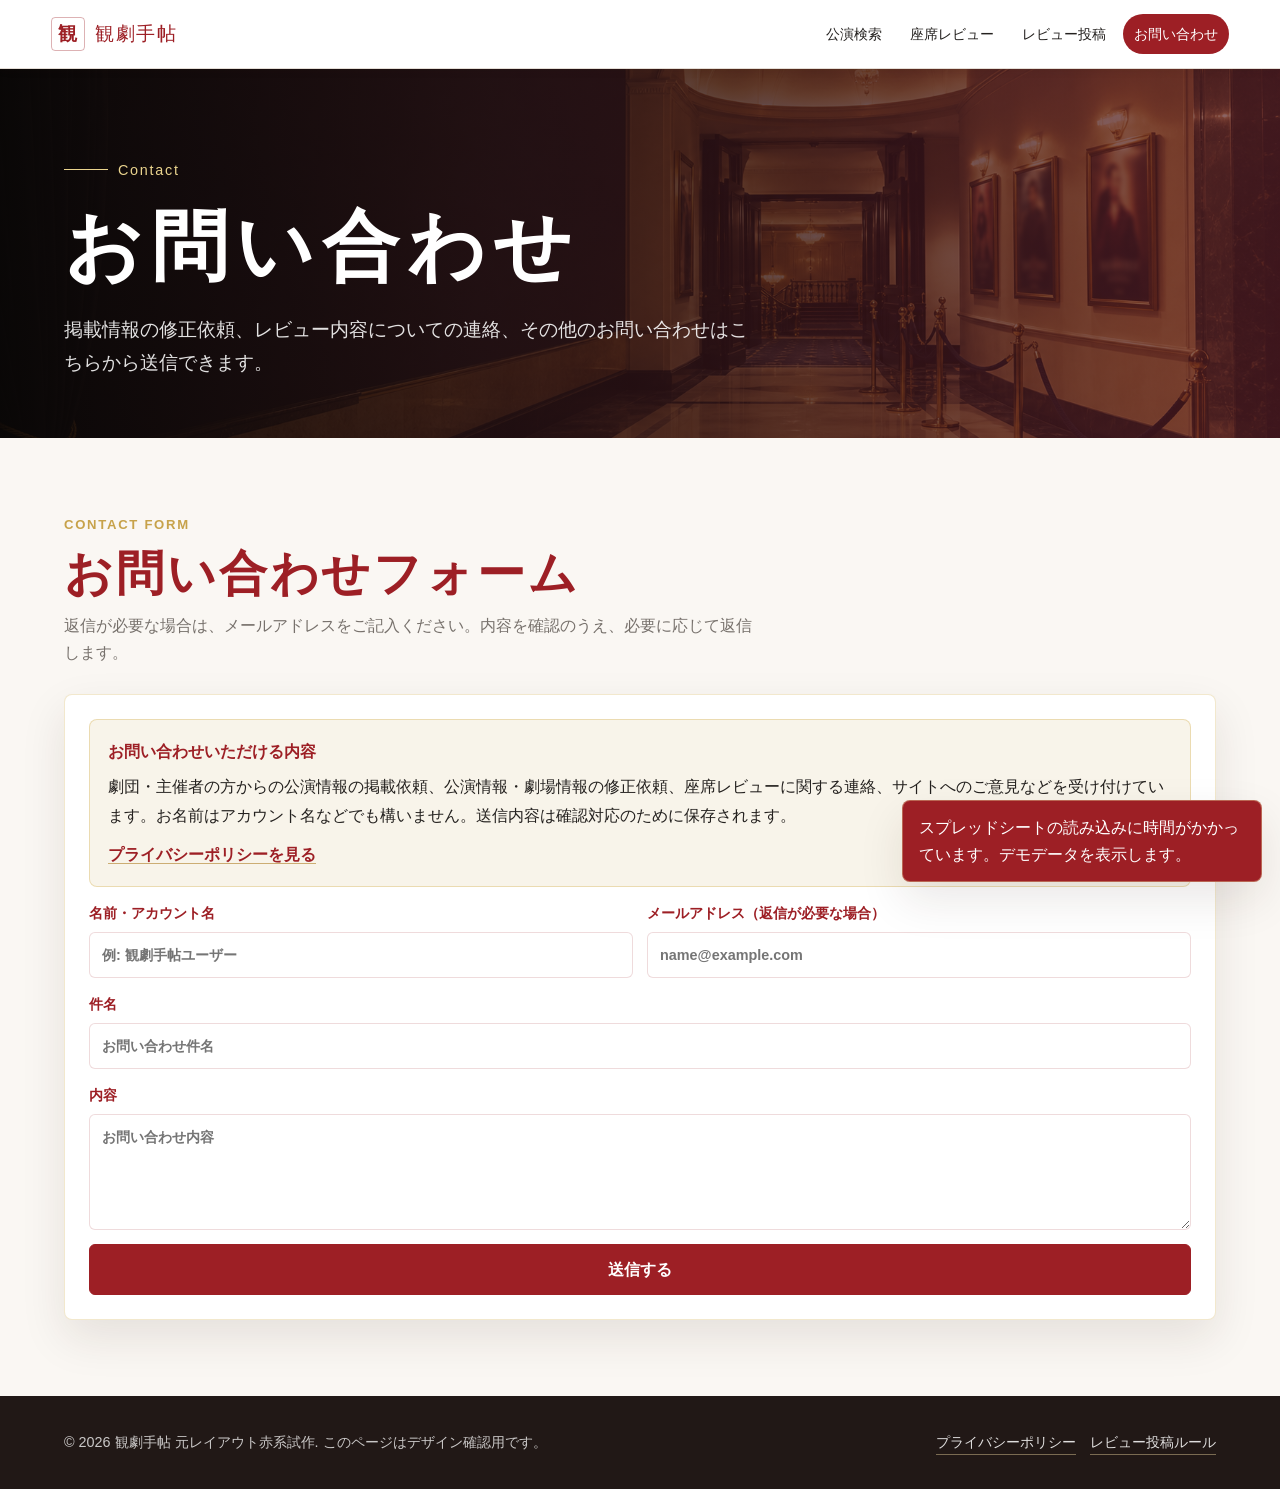
==== contact.html @ ee199456 "初回保存：観劇手帖サイト一式" ====
<!doctype html>
<html lang="ja">
<head>
  <meta charset="utf-8">
  <meta name="viewport" content="width=device-width, initial-scale=1">
  <title>観劇手帖 元レイアウト赤系 | お問い合わせ</title>
  <link rel="stylesheet" href="assets/app.css">
</head>
<body>
  <header class="site-header">
    <a class="brand" href="index.html" aria-label="観劇手帖 ホーム">
      <span class="brand-mark">観</span>
      <span>観劇手帖</span>
    </a>
    <nav class="nav" aria-label="主要メニュー">
      <a href="index.html">公演検索</a>
      <a href="reviews.html">座席レビュー</a>
      <a href="post.html">レビュー投稿</a>
      <a class="active" href="contact.html">お問い合わせ</a>
    </nav>
  </header>

  <section class="page-hero">
    <div class="container">
      <span class="eyebrow">Contact</span>
      <h1>お問い合わせ</h1>
      <p class="hero-copy">掲載情報の修正依頼、レビュー内容についての連絡、その他のお問い合わせはこちらから送信できます。</p>
    </div>
  </section>

  <main>
    <section class="section" aria-labelledby="contactTitle">
      <div class="container">
        <div class="section-head">
          <div class="section-title">
            <span>Contact Form</span>
            <h2 id="contactTitle">お問い合わせフォーム</h2>
            <p>返信が必要な場合は、メールアドレスをご記入ください。内容を確認のうえ、必要に応じて返信します。</p>
          </div>
        </div>
        <form class="form-card stack" id="contactForm">
          <div class="form-notice">
            <strong>お問い合わせいただける内容</strong>
            <p>劇団・主催者の方からの公演情報の掲載依頼、公演情報・劇場情報の修正依頼、座席レビューに関する連絡、サイトへのご意見などを受け付けています。お名前はアカウント名などでも構いません。送信内容は確認対応のために保存されます。</p>
            <a class="theater-link" href="privacy.html">プライバシーポリシーを見る</a>
          </div>
          <div class="two-col">
            <label>
              名前・アカウント名
              <input id="contactName" required placeholder="例: 観劇手帖ユーザー">
            </label>
            <label>
              メールアドレス（返信が必要な場合）
              <input id="contactEmail" type="email" placeholder="name@example.com">
            </label>
          </div>
          <label>
            件名
            <input id="contactSubject" required placeholder="お問い合わせ件名">
          </label>
          <label>
            内容
            <textarea id="contactMessage" required placeholder="お問い合わせ内容"></textarea>
          </label>
          <button class="btn" type="submit">送信する</button>
        </form>
      </div>
    </section>
  </main>

  <footer class="site-footer">
    <div class="container footer-content">
      <span>© 2026 観劇手帖 元レイアウト赤系試作. このページはデザイン確認用です。</span>
      <span class="footer-links"><a href="privacy.html">プライバシーポリシー</a><a href="rules.html">レビュー投稿ルール</a></span>
    </div>
  </footer>

  <div class="toast" id="toast" role="status" aria-live="polite"></div>
  <script src="assets/app.js"></script>
</body>
</html>
---- assets/app.css ----
:root {
      --navy: #9d1f25;
      --navy-soft: #7e171b;
      --gold: #c7a24a;
      --gold-light: #ead48e;
      --ivory: #faf7f3;
      --paper: #ffffff;
      --ink: #24211f;
      --muted: #77716c;
      --line: rgba(157, 31, 37, 0.16);
      --shadow: 0 18px 45px rgba(52, 32, 24, 0.1);
    }

    * {
      box-sizing: border-box;
    }

    html {
      scroll-behavior: smooth;
    }

    body {
      margin: 0;
      color: var(--ink);
      background: var(--ivory);
      font-family: "Yu Mincho", "Hiragino Mincho ProN", "Noto Serif JP", Georgia, serif;
      line-height: 1.7;
    }

    a {
      color: inherit;
    }

    button,
    input,
    select,
    textarea {
      font: inherit;
    }

    .site-header {
      position: sticky;
      top: 0;
      z-index: 20;
      display: flex;
      align-items: center;
      justify-content: space-between;
      gap: 18px;
      padding: 14px clamp(18px, 4vw, 56px);
      color: var(--ink);
      background: rgba(255, 255, 255, 0.96);
      border-bottom: 1px solid #e4ddd6;
      box-shadow: 0 2px 8px rgba(52, 32, 24, 0.07);
      backdrop-filter: blur(12px);
    }

    .brand {
      display: inline-flex;
      align-items: center;
      gap: 10px;
      color: var(--navy);
      font-size: 1.2rem;
      letter-spacing: 0.08em;
      text-decoration: none;
      white-space: nowrap;
    }

    .brand-mark {
      display: grid;
      place-items: center;
      width: 34px;
      height: 34px;
      color: var(--navy);
      background: transparent;
      border: 1px solid rgba(157, 31, 37, 0.34);
      border-radius: 4px;
      font-weight: 700;
    }

    .nav {
      display: flex;
      align-items: center;
      gap: 6px;
      flex-wrap: wrap;
      justify-content: flex-end;
      font-family: "Hiragino Sans", "Yu Gothic", sans-serif;
      font-size: 0.9rem;
    }

    .nav a {
      padding: 8px 11px;
      color: var(--ink);
      text-decoration: none;
      border-radius: 999px;
    }

    .nav a:hover {
      color: var(--navy);
      background: rgba(157, 31, 37, 0.08);
    }

    .nav a.active {
      color: white;
      background: var(--navy);
    }

    .hero {
      position: relative;
      min-height: 660px;
      display: grid;
      align-items: center;
      padding: 80px clamp(18px, 5vw, 72px);
      color: white;
      overflow: hidden;
      background:
        linear-gradient(90deg, rgba(10, 7, 5, 0.86), rgba(42, 20, 16, 0.58) 48%, rgba(10, 7, 5, 0.2)),
        url("theater-lobby.png") center / cover;
    }

    .page-hero {
      padding: 82px clamp(18px, 5vw, 72px) 58px;
      color: white;
      background:
        linear-gradient(90deg, rgba(10, 7, 5, 0.9), rgba(90, 31, 36, 0.68)),
        url("theater-lobby.png") center / cover;
    }

    .page-hero .hero-copy {
      margin-bottom: 0;
    }

    .hero::after {
      content: "";
      position: absolute;
      inset: auto 0 0;
      height: 120px;
      background: linear-gradient(0deg, var(--ivory), transparent);
    }

    .hero-inner {
      position: relative;
      z-index: 1;
      width: min(1060px, 100%);
    }

    .eyebrow {
      display: inline-flex;
      align-items: center;
      gap: 10px;
      color: var(--gold-light);
      font-family: "Hiragino Sans", "Yu Gothic", sans-serif;
      font-size: 0.9rem;
      letter-spacing: 0.12em;
    }

    .eyebrow::before {
      content: "";
      width: 44px;
      height: 1px;
      background: var(--gold-light);
    }

    h1,
    h2,
    h3 {
      margin: 0;
      line-height: 1.25;
      font-weight: 600;
    }

    h1 {
      margin-top: 18px;
      font-size: clamp(2.6rem, 6vw, 5.4rem);
      letter-spacing: 0.1em;
    }

    .hero-copy {
      max-width: 690px;
      margin: 18px 0 30px;
      color: rgba(255, 255, 255, 0.88);
      font-size: clamp(1rem, 2vw, 1.2rem);
    }

    .search-panel {
      width: min(940px, 100%);
      padding: 22px;
      color: var(--ink);
      background: rgba(255, 250, 240, 0.95);
      border: 1px solid rgba(230, 209, 156, 0.66);
      border-radius: 8px;
      box-shadow: var(--shadow);
    }

    .form-grid {
      display: grid;
      grid-template-columns: 1fr 1fr auto;
      gap: 14px;
      align-items: end;
    }

    label {
      display: grid;
      gap: 6px;
      color: var(--navy);
      font-family: "Hiragino Sans", "Yu Gothic", sans-serif;
      font-size: 0.9rem;
      font-weight: 700;
    }

    input,
    select,
    textarea {
      width: 100%;
      min-height: 46px;
      padding: 10px 12px;
      color: var(--ink);
      background: white;
      border: 1px solid var(--line);
      border-radius: 6px;
      outline: none;
    }

    textarea {
      min-height: 116px;
      resize: vertical;
    }

    input:focus,
    select:focus,
    textarea:focus {
      border-color: var(--gold);
      box-shadow: 0 0 0 3px rgba(185, 145, 66, 0.18);
    }

    .btn {
      display: inline-flex;
      align-items: center;
      justify-content: center;
      gap: 8px;
      min-height: 46px;
      padding: 11px 18px;
      color: white;
      background: var(--navy);
      border: 1px solid var(--navy);
      border-radius: 6px;
      text-decoration: none;
      cursor: pointer;
      font-family: "Hiragino Sans", "Yu Gothic", sans-serif;
      font-weight: 700;
      white-space: nowrap;
    }

    .btn:hover {
      background: var(--navy-soft);
    }

    .btn.gold {
      color: white;
      background: var(--navy);
      border-color: var(--navy);
    }

    .btn.subtle {
      color: var(--navy);
      background: transparent;
      border-color: rgba(157, 31, 37, 0.26);
    }

    .navy .btn.subtle,
    .back-link {
      color: var(--navy);
      background: var(--paper);
      border-color: rgba(230, 209, 156, 0.78);
      box-shadow: 0 10px 24px rgba(0, 0, 0, 0.16);
    }

    .navy .btn.subtle:hover,
    .back-link:hover {
      color: white;
      background: var(--navy);
    }

    main {
      position: relative;
      z-index: 1;
    }

    .section {
      padding: 76px clamp(18px, 5vw, 72px);
    }

    .section.navy {
      color: var(--ink);
      background:
        linear-gradient(135deg, rgba(250, 247, 243, 0.98), rgba(245, 240, 234, 0.98)),
        repeating-linear-gradient(90deg, transparent 0 34px, rgba(157, 31, 37, 0.04) 34px 35px);
    }

    .container {
      width: min(1180px, 100%);
      margin: 0 auto;
    }

    .container.narrow {
      width: min(860px, 100%);
    }

    .section-head {
      display: flex;
      align-items: end;
      justify-content: space-between;
      gap: 20px;
      margin-bottom: 28px;
    }

    .section-title {
      display: grid;
      gap: 8px;
    }

    .section-title span {
      color: var(--gold);
      font-family: "Hiragino Sans", "Yu Gothic", sans-serif;
      font-size: 0.82rem;
      font-weight: 700;
      letter-spacing: 0.13em;
      text-transform: uppercase;
    }

    .section-title h2 {
      color: var(--navy);
      font-size: clamp(1.8rem, 4vw, 3rem);
      letter-spacing: 0.06em;
    }

    .navy .section-title h2,
    .navy .section-title p {
      color: var(--ink);
    }

    .section-title p {
      max-width: 690px;
      margin: 0;
      color: var(--muted);
    }

    .results-meta {
      margin-bottom: 18px;
      color: var(--muted);
      font-family: "Hiragino Sans", "Yu Gothic", sans-serif;
      font-size: 0.95rem;
    }

    .card-grid {
      display: grid;
      grid-template-columns: 1fr;
      gap: 18px;
    }

    .card,
    .review-item,
    .detail-panel {
      background: var(--paper);
      border: 1px solid rgba(157, 31, 37, 0.13);
      border-radius: 8px;
      box-shadow: 0 10px 28px rgba(52, 32, 24, 0.08);
    }

    .performance-card {
      display: grid;
      grid-template-columns: minmax(0, 1fr) auto;
      gap: 14px;
      align-items: center;
      padding: 18px 20px;
      min-height: 156px;
    }

    .performance-card .pill-row,
    .performance-card h3,
    .performance-card .card-data {
      grid-column: 1;
    }

    .performance-card .card-actions {
      grid-column: 2;
      grid-row: 1 / span 3;
      justify-content: flex-end;
      margin-top: 0;
    }

    .card-kicker {
      display: inline-flex;
      width: fit-content;
      padding: 4px 9px;
      color: var(--navy);
      background: rgba(185, 145, 66, 0.16);
      border: 1px solid rgba(185, 145, 66, 0.24);
      border-radius: 999px;
      font-family: "Hiragino Sans", "Yu Gothic", sans-serif;
      font-size: 0.78rem;
      font-weight: 700;
    }

    .performance-card h3 {
      color: var(--navy);
      font-size: 1.45rem;
    }

    .theater-link {
      color: var(--navy);
      font-weight: 700;
      text-decoration-color: rgba(185, 145, 66, 0.7);
      text-underline-offset: 3px;
    }

    .theater-link:hover {
      color: var(--gold);
    }

    .theater-name-disabled {
      color: #77716c;
      font-weight: 700;
    }

    .card-data {
      display: grid;
      gap: 6px;
      margin: 0;
      color: #77716c;
      font-family: "Hiragino Sans", "Yu Gothic", sans-serif;
      font-size: 0.93rem;
    }

    .performance-time {
      display: inline-flex;
      align-items: baseline;
      width: fit-content;
      gap: 8px;
      color: var(--navy);
      font-weight: 700;
    }

    .performance-time strong {
      font-size: 1.24rem;
      letter-spacing: 0.03em;
    }

    .card-actions {
      display: flex;
      gap: 10px;
      align-items: center;
      flex-wrap: wrap;
      margin-top: auto;
    }

    .ad-box {
      display: grid;
      place-items: center;
      min-height: 118px;
      padding: 18px;
      color: rgba(157, 31, 37, 0.56);
      background:
        linear-gradient(135deg, rgba(185, 145, 66, 0.12), rgba(255, 250, 240, 0.95)),
        var(--paper);
      border: 1px dashed rgba(185, 145, 66, 0.45);
      border-radius: 8px;
      font-family: "Hiragino Sans", "Yu Gothic", sans-serif;
      text-align: center;
    }

    .wide {
      grid-column: 1 / -1;
    }

    .layout {
      display: grid;
      grid-template-columns: minmax(0, 1fr) 270px;
      gap: 24px;
      align-items: start;
    }

    .theater-list {
      display: grid;
      grid-template-columns: repeat(3, minmax(0, 1fr));
      gap: 16px;
    }

    .theater-filter {
      display: grid;
      grid-template-columns: minmax(220px, 320px) auto;
      gap: 12px;
      align-items: end;
      margin-bottom: 22px;
      padding: 16px;
      background: rgba(255, 250, 240, 0.95);
      border: 1px solid rgba(230, 209, 156, 0.55);
      border-radius: 8px;
    }

    .area-heading {
      grid-column: 1 / -1;
      margin: 12px 0 0;
      color: var(--navy);
      font-family: "Hiragino Sans", "Yu Gothic", sans-serif;
      font-size: 1.05rem;
      letter-spacing: 0.04em;
    }

    .theater-card {
      display: grid;
      gap: 12px;
      padding: 20px;
      color: inherit;
      cursor: pointer;
      text-decoration: none;
    }

    .theater-card.active {
      border-color: rgba(185, 145, 66, 0.75);
      box-shadow: 0 0 0 3px rgba(185, 145, 66, 0.16), var(--shadow);
    }

    .theater-card h3 {
      color: var(--navy);
      font-size: 1.24rem;
    }

    .pill-row,
    .rating-row {
      display: flex;
      gap: 8px;
      flex-wrap: wrap;
    }

    .pill {
      padding: 4px 9px;
      color: var(--muted);
      background: white;
      border: 1px solid var(--line);
      border-radius: 999px;
      font-family: "Hiragino Sans", "Yu Gothic", sans-serif;
      font-size: 0.82rem;
    }

    .detail-panel {
      padding: 24px;
      margin-top: 22px;
      color: var(--ink);
    }

    .detail-grid {
      display: grid;
      grid-template-columns: minmax(0, 1fr);
      gap: 22px;
      align-items: start;
    }

    .info-list {
      display: grid;
      grid-template-columns: 110px 1fr;
      gap: 10px 16px;
      margin: 18px 0 0;
      font-family: "Hiragino Sans", "Yu Gothic", sans-serif;
    }

    .info-list dt {
      color: #77716c;
      font-weight: 700;
    }

    .info-list dd {
      margin: 0;
      color: var(--ink);
    }

    .stats {
      display: grid;
      grid-template-columns: repeat(4, minmax(0, 1fr));
      gap: 12px;
      margin: 20px 0;
    }

    .stat {
      padding: 14px;
      background: white;
      border: 1px solid var(--line);
      border-radius: 8px;
      font-family: "Hiragino Sans", "Yu Gothic", sans-serif;
    }

    .stat small {
      display: block;
      color: #77716c;
      font-weight: 700;
    }

    .stat strong {
      display: block;
      margin-top: 5px;
      color: var(--navy);
      font-size: 1.28rem;
    }

    .search-small {
      display: grid;
      grid-template-columns: repeat(4, minmax(0, 1fr));
      gap: 12px;
      align-items: end;
      margin: 18px 0 20px;
      padding: 16px;
      background: rgba(157, 31, 37, 0.05);
      border-radius: 8px;
    }

    .reviews {
      display: grid;
      gap: 14px;
    }

    .review-item {
      padding: 18px;
      color: var(--ink);
    }

    .review-head {
      display: flex;
      justify-content: space-between;
      gap: 14px;
      margin-bottom: 10px;
    }

    .seat-name {
      color: var(--navy);
      font-size: 1.1rem;
      font-weight: 700;
    }

    .stars {
      color: var(--gold);
      letter-spacing: 0.04em;
      white-space: nowrap;
    }

    .form-help {
      margin: 0;
      color: var(--muted);
      font-family: "Hiragino Sans", "Yu Gothic", sans-serif;
      font-size: 0.88rem;
    }

    .review-item p {
      color: var(--ink);
      margin: 10px 0;
    }

    .comment-label {
      display: inline-flex;
      margin-top: 14px;
      color: #77716c;
      font-family: "Hiragino Sans", "Yu Gothic", sans-serif;
      font-size: 0.86rem;
      font-weight: 700;
    }

    .review-meta {
      color: #77716c;
      font-family: "Hiragino Sans", "Yu Gothic", sans-serif;
      font-size: 0.88rem;
    }

    .form-card {
      padding: 24px;
      background: var(--paper);
      border: 1px solid rgba(230, 209, 156, 0.5);
      border-radius: 8px;
      box-shadow: var(--shadow);
    }

    .form-notice,
    .info-note,
    .content-card {
      padding: 18px;
      background: rgba(247, 241, 228, 0.78);
      border: 1px solid rgba(230, 209, 156, 0.72);
      border-radius: 8px;
      font-family: "Hiragino Sans", "Yu Gothic", sans-serif;
    }

    .info-note {
      margin-top: 22px;
      color: var(--ink);
    }

    .form-notice strong {
      display: block;
      margin-bottom: 8px;
      color: var(--navy);
    }

    .info-note strong {
      display: block;
      margin-bottom: 8px;
      color: var(--navy);
    }

    .form-notice p,
    .info-note p {
      margin: 0 0 10px;
      color: var(--ink);
      line-height: 1.8;
    }

    .info-note p {
      margin-bottom: 0;
    }

    .legal-text {
      display: grid;
      gap: 16px;
      color: var(--ink);
      line-height: 1.9;
    }

    .legal-text h2,
    .legal-text h3,
    .legal-text p,
    .legal-text ul {
      margin: 0;
    }

    .legal-text h2,
    .legal-text h3 {
      color: var(--navy);
      font-family: "Yu Mincho", "Hiragino Mincho ProN", serif;
    }

    .legal-text ul {
      padding-left: 1.2em;
    }

    .policy-date {
      color: var(--muted);
      font-size: 0.9rem;
    }

    .two-col {
      display: grid;
      grid-template-columns: 1fr 1fr;
      gap: 14px;
    }

    .three-col {
      display: grid;
      grid-template-columns: repeat(3, 1fr);
      gap: 14px;
    }

    .stack {
      display: grid;
      gap: 14px;
    }

    .sidebar {
      position: sticky;
      top: 88px;
      display: grid;
      gap: 16px;
    }

    .note {
      padding: 18px;
      color: rgba(255, 255, 255, 0.82);
      background: rgba(255, 255, 255, 0.08);
      border: 1px solid rgba(230, 209, 156, 0.24);
      border-radius: 8px;
      font-family: "Hiragino Sans", "Yu Gothic", sans-serif;
      font-size: 0.9rem;
    }

    .empty {
      padding: 22px;
      color: var(--muted);
      background: white;
      border: 1px solid var(--line);
      border-radius: 8px;
      font-family: "Hiragino Sans", "Yu Gothic", sans-serif;
    }

    .site-footer {
      padding: 34px clamp(18px, 5vw, 72px);
      color: rgba(255, 255, 255, 0.76);
      background: #211816;
      font-family: "Hiragino Sans", "Yu Gothic", sans-serif;
      font-size: 0.9rem;
    }

    .footer-content {
      display: flex;
      justify-content: space-between;
      gap: 16px;
      align-items: center;
      flex-wrap: wrap;
    }

    .footer-links {
      display: inline-flex;
      gap: 14px;
      flex-wrap: wrap;
    }

    .footer-links a {
      color: rgba(255, 255, 255, 0.86);
      text-decoration: none;
      border-bottom: 1px solid rgba(230, 209, 156, 0.45);
    }

    .footer-links a:hover {
      color: white;
    }

    .toast {
      position: fixed;
      right: 18px;
      bottom: 18px;
      z-index: 30;
      transform: translateY(18px);
      opacity: 0;
      max-width: min(360px, calc(100% - 36px));
      padding: 13px 16px;
      color: white;
      background: var(--navy);
      border: 1px solid rgba(230, 209, 156, 0.4);
      border-radius: 8px;
      box-shadow: var(--shadow);
      pointer-events: none;
      transition: 0.25s ease;
      font-family: "Hiragino Sans", "Yu Gothic", sans-serif;
    }

    .toast.show {
      transform: translateY(0);
      opacity: 1;
    }

    @media (max-width: 980px) {
      .form-grid,
      .layout,
      .detail-grid,
      .two-col {
        grid-template-columns: 1fr;
      }

      .card-grid,
      .theater-list,
      .stats,
      .search-small,
      .three-col {
        grid-template-columns: repeat(2, minmax(0, 1fr));
      }

      .card-grid {
        grid-template-columns: 1fr;
      }

      .sidebar {
        position: static;
      }
    }

    @media (max-width: 640px) {
      .site-header {
        align-items: flex-start;
        flex-direction: column;
      }

      .hero {
        min-height: auto;
        padding-top: 58px;
      }

      .search-panel {
        padding: 16px;
      }

      .card-grid,
      .theater-list,
      .stats,
      .search-small,
      .theater-filter,
      .three-col {
        grid-template-columns: 1fr;
      }

      .section-head,
      .review-head {
        align-items: flex-start;
        flex-direction: column;
      }

      .info-list {
        grid-template-columns: 1fr;
        gap: 4px;
      }

      .performance-card {
        grid-template-columns: 1fr;
        gap: 16px;
        padding: 20px;
        min-height: auto;
      }

      .performance-card .pill-row,
      .performance-card h3,
      .performance-card .card-data,
      .performance-card .card-actions {
        grid-column: auto;
        grid-row: auto;
      }

      .performance-card .card-actions {
        justify-content: flex-start;
      }

      .performance-card h3 {
        font-size: 1.55rem;
      }
    }
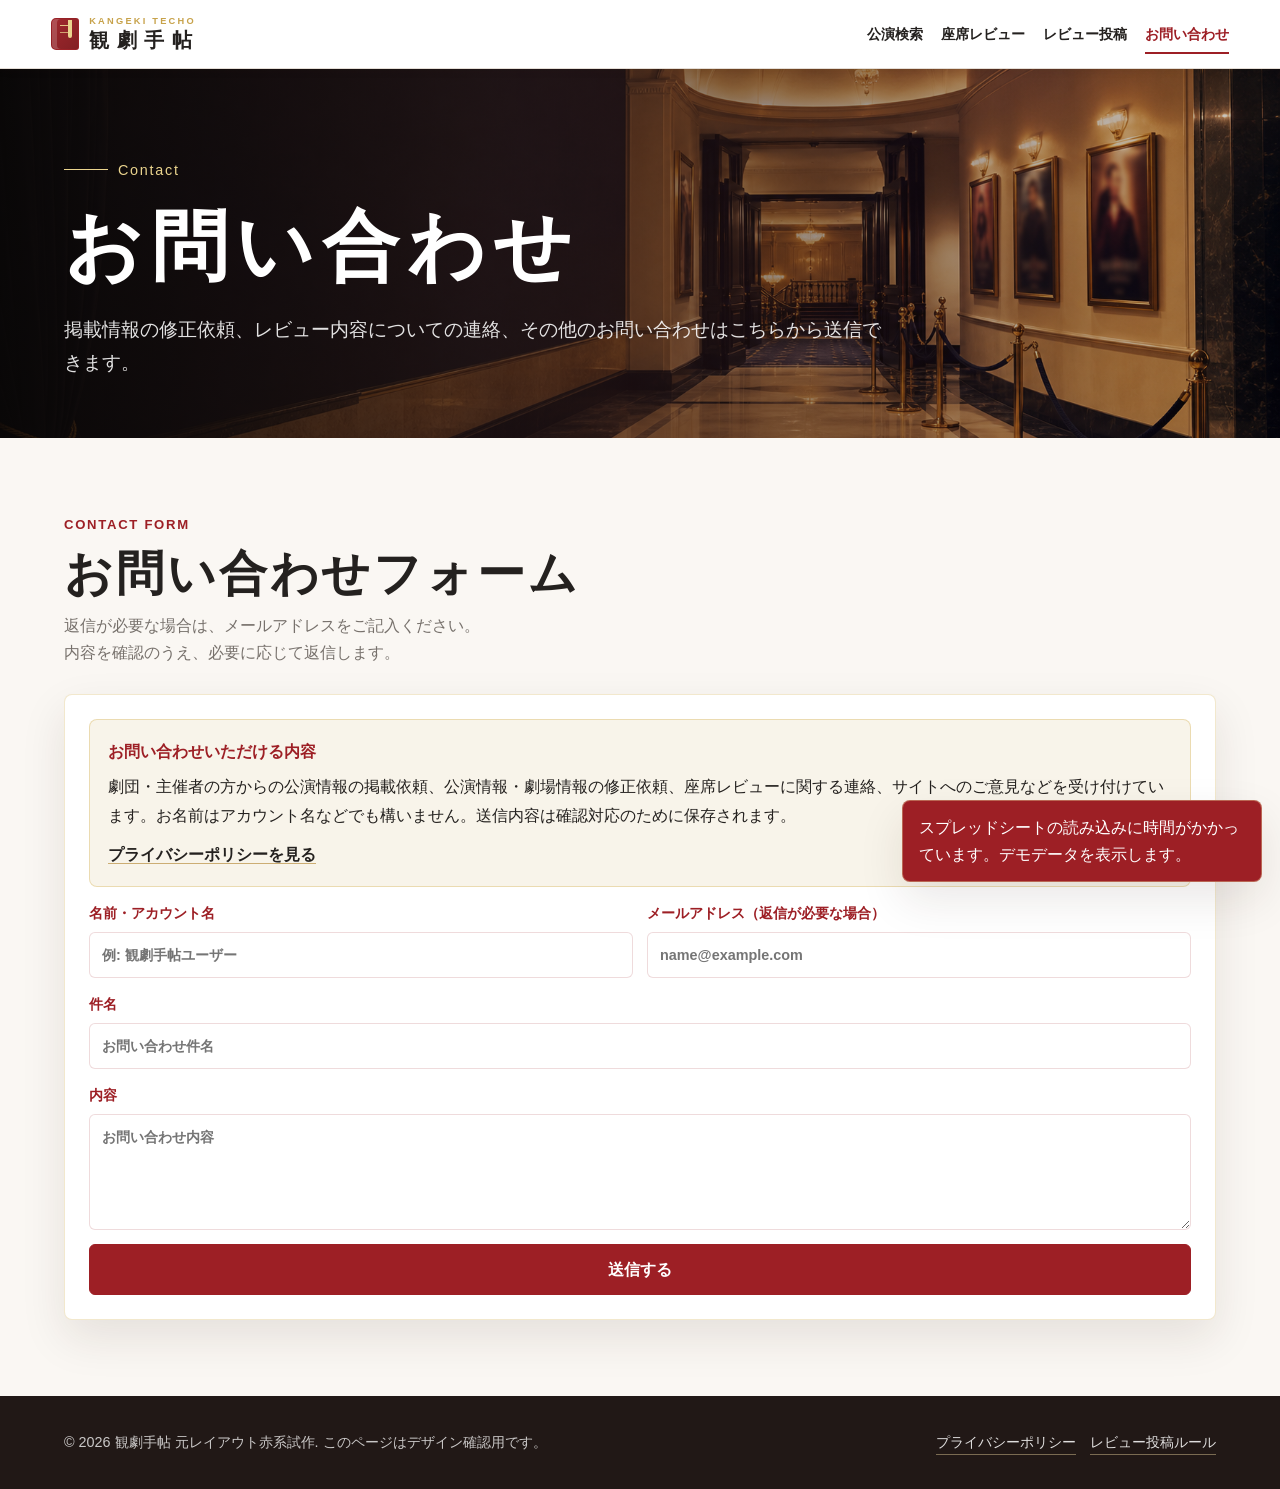
==== commit d621d9cc: "デザイン調整とレビュー投稿項目を更新" ====
--- a/contact.html
+++ b/contact.html
@@ -9,8 +9,16 @@
 <body>
   <header class="site-header">
     <a class="brand" href="index.html" aria-label="観劇手帖 ホーム">
-      <span class="brand-mark">観</span>
-      <span>観劇手帖</span>
+      <span class="notebook-mark" aria-hidden="true"></span>
+      <span class="brand-text">
+        <span class="brand-roman">KANGEKI TECHO</span>
+        <span class="brand-title" aria-label="観劇手帖">
+          <span aria-hidden="true">観</span>
+          <span aria-hidden="true">劇</span>
+          <span aria-hidden="true">手</span>
+          <span aria-hidden="true">帖</span>
+        </span>
+      </span>
     </a>
     <nav class="nav" aria-label="主要メニュー">
       <a href="index.html">公演検索</a>
@@ -35,7 +43,7 @@
           <div class="section-title">
             <span>Contact Form</span>
             <h2 id="contactTitle">お問い合わせフォーム</h2>
-            <p>返信が必要な場合は、メールアドレスをご記入ください。内容を確認のうえ、必要に応じて返信します。</p>
+            <p>返信が必要な場合は、メールアドレスをご記入ください。<br>内容を確認のうえ、必要に応じて返信します。</p>
           </div>
         </div>
         <form class="form-card stack" id="contactForm">
--- a/assets/app.css
+++ b/assets/app.css
@@ -58,11 +58,35 @@
       display: inline-flex;
       align-items: center;
       gap: 10px;
-      color: var(--navy);
-      font-size: 1.2rem;
-      letter-spacing: 0.08em;
+      color: var(--ink);
+      line-height: 1.2;
       text-decoration: none;
       white-space: nowrap;
+    }
+
+    .brand-text {
+      display: inline-grid;
+      gap: 1px;
+      width: max-content;
+    }
+
+    .brand-roman {
+      display: block;
+      color: var(--gold);
+      font-family: "Hiragino Sans", "Yu Gothic", sans-serif;
+      font-size: 0.58rem;
+      font-weight: 700;
+      letter-spacing: 0.24em;
+    }
+
+    .brand-title {
+      display: flex;
+      justify-content: space-between;
+      width: calc(100% - 1mm);
+      color: var(--ink);
+      font-size: 1.26rem;
+      font-weight: 700;
+      letter-spacing: 0;
     }
 
     .brand-mark {
@@ -80,28 +104,86 @@
     .nav {
       display: flex;
       align-items: center;
-      gap: 6px;
+      gap: 18px;
       flex-wrap: wrap;
       justify-content: flex-end;
       font-family: "Hiragino Sans", "Yu Gothic", sans-serif;
       font-size: 0.9rem;
+      font-weight: 700;
     }
 
     .nav a {
-      padding: 8px 11px;
+      position: relative;
+      padding: 8px 0;
       color: var(--ink);
       text-decoration: none;
+      border-radius: 0;
+    }
+
+    .nav a:hover {
+      color: var(--navy);
+      background: transparent;
+    }
+
+    .nav a.active {
+      color: var(--navy);
+    }
+
+    .nav a.active::after,
+    .nav a:hover::after {
+      content: "";
+      position: absolute;
+      right: 0;
+      bottom: 0;
+      left: 0;
+      height: 2px;
+      background: var(--navy);
+    }
+
+    .menu-toggle {
+      display: none;
+      align-items: center;
+      justify-content: center;
+      gap: 8px;
+      min-height: 42px;
+      padding: 8px 12px;
+      color: var(--navy);
+      background: white;
+      border: 1px solid rgba(157, 31, 37, 0.28);
+      border-radius: 6px;
+      cursor: pointer;
+      font-family: "Hiragino Sans", "Yu Gothic", sans-serif;
+      font-size: 0.9rem;
+      font-weight: 700;
+    }
+
+    .menu-toggle-lines,
+    .menu-toggle-lines::before,
+    .menu-toggle-lines::after {
+      display: block;
+      width: 18px;
+      height: 2px;
+      background: currentColor;
       border-radius: 999px;
-    }
-
-    .nav a:hover {
-      color: var(--navy);
-      background: rgba(157, 31, 37, 0.08);
-    }
-
-    .nav a.active {
-      color: white;
-      background: var(--navy);
+      content: "";
+    }
+
+    .menu-toggle-lines {
+      position: relative;
+    }
+
+    .menu-toggle-lines::before,
+    .menu-toggle-lines::after {
+      position: absolute;
+      left: 0;
+    }
+
+    .menu-toggle-lines::before {
+      top: -6px;
+    }
+
+    .menu-toggle-lines::after {
+      top: 6px;
     }
 
     .hero {
@@ -121,7 +203,7 @@
       padding: 82px clamp(18px, 5vw, 72px) 58px;
       color: white;
       background:
-        linear-gradient(90deg, rgba(10, 7, 5, 0.9), rgba(90, 31, 36, 0.68)),
+        linear-gradient(90deg, rgba(10, 7, 5, 0.86), rgba(42, 20, 16, 0.58) 48%, rgba(10, 7, 5, 0.2)),
         url("theater-lobby.png") center / cover;
     }
 
@@ -175,7 +257,7 @@
     }
 
     .hero-copy {
-      max-width: 690px;
+      max-width: 820px;
       margin: 18px 0 30px;
       color: rgba(255, 255, 255, 0.88);
       font-size: clamp(1rem, 2vw, 1.2rem);
@@ -191,11 +273,335 @@
       box-shadow: var(--shadow);
     }
 
+    .search-panel-head {
+      margin-bottom: 14px;
+    }
+
+    .search-panel-head h2 {
+      color: var(--ink);
+      font-size: clamp(1.35rem, 2vw, 1.7rem);
+      letter-spacing: 0.04em;
+    }
+
     .form-grid {
       display: grid;
       grid-template-columns: 1fr 1fr auto;
       gap: 14px;
       align-items: end;
+    }
+
+    .compare-grid {
+      display: grid;
+      grid-template-columns: repeat(2, minmax(0, 1fr));
+      gap: 24px;
+      align-items: start;
+    }
+
+    .compare-label {
+      margin: 0 0 10px;
+      color: var(--navy);
+      font-family: "Hiragino Sans", "Yu Gothic", sans-serif;
+      font-weight: 700;
+    }
+
+    .compare-grid .search-panel {
+      width: 100%;
+    }
+
+    .label-black-demo label {
+      color: var(--ink);
+    }
+
+    .compare-box {
+      padding: 28px;
+      background: var(--paper);
+      border: 1px solid #e6ddd5;
+      border-radius: 8px;
+      box-shadow: 0 12px 26px rgba(52, 32, 24, 0.06);
+    }
+
+    .detail-frame-compare .compare-box {
+      display: grid;
+      gap: 18px;
+      align-content: start;
+    }
+
+    .detail-frame-compare .stats {
+      margin: 0;
+    }
+
+    .detail-frame-compare .reviews {
+      gap: 12px;
+    }
+
+    .strong-frame-demo .stat,
+    .strong-frame-demo .review-item {
+      border-color: rgba(157, 31, 37, 0.36);
+      box-shadow: none;
+    }
+
+    .section-label-red-demo .section-title span {
+      color: var(--navy);
+    }
+
+    .back-link-compare {
+      grid-template-columns: repeat(3, minmax(0, 1fr));
+    }
+
+    .back-link-compare .compare-box {
+      display: grid;
+      gap: 14px;
+      align-content: start;
+      min-height: 150px;
+    }
+
+    .back-link-hover-demo {
+      color: white;
+      background: var(--navy);
+      border-color: var(--navy);
+      box-shadow: 0 10px 24px rgba(0, 0, 0, 0.16);
+    }
+
+    .back-link-black-demo {
+      color: var(--ink);
+      background: var(--paper);
+      border-color: rgba(230, 209, 156, 0.78);
+      box-shadow: 0 10px 24px rgba(0, 0, 0, 0.16);
+    }
+
+    .back-link-black-demo:hover {
+      color: white;
+      background: var(--navy);
+    }
+
+    .brand-compare-grid {
+      grid-template-columns: repeat(2, minmax(0, 1fr));
+    }
+
+    .brand-sample-header {
+      display: flex;
+      align-items: center;
+      justify-content: space-between;
+      gap: 16px;
+      padding: 16px 18px;
+      background: #fff;
+      border: 1px solid #e4ddd6;
+      border-radius: 8px;
+      box-shadow: 0 8px 18px rgba(52, 32, 24, 0.06);
+    }
+
+    .brand-sample-nav {
+      color: var(--muted);
+      font-family: "Hiragino Sans", "Yu Gothic", sans-serif;
+      font-size: 0.82rem;
+      font-weight: 700;
+      white-space: nowrap;
+    }
+
+    .brand-demo {
+      display: inline-flex;
+      align-items: center;
+      color: var(--ink);
+      text-decoration: none;
+      white-space: nowrap;
+    }
+
+    .notebook-mark {
+      position: relative;
+      display: inline-block;
+      width: 28px;
+      height: 32px;
+      flex: 0 0 auto;
+      background: linear-gradient(135deg, rgba(157, 31, 37, 0.96), rgba(126, 23, 27, 0.96));
+      border: 1px solid rgba(157, 31, 37, 0.58);
+      border-radius: 5px 3px 3px 5px;
+      box-shadow: inset 5px 0 0 rgba(255, 255, 255, 0.18);
+    }
+
+    .notebook-mark::before {
+      content: "";
+      position: absolute;
+      top: 6px;
+      left: 8px;
+      right: 6px;
+      height: 1px;
+      background: rgba(234, 212, 142, 0.9);
+      box-shadow: 0 7px 0 rgba(234, 212, 142, 0.72);
+    }
+
+    .notebook-mark::after {
+      content: "";
+      position: absolute;
+      top: 1px;
+      right: 6px;
+      width: 4px;
+      height: 18px;
+      background: var(--gold-light);
+      border-radius: 0 0 3px 3px;
+    }
+
+    .brand-demo-1 {
+      gap: 10px;
+      font-size: 1.34rem;
+      font-weight: 700;
+      letter-spacing: 0.08em;
+    }
+
+    .brand-demo-2 {
+      gap: 10px;
+      line-height: 1.2;
+    }
+
+    .brand-demo-2-text {
+      display: inline-grid;
+      gap: 1px;
+      width: max-content;
+    }
+
+    .brand-demo-2 small {
+      display: block;
+      color: var(--gold);
+      font-family: "Hiragino Sans", "Yu Gothic", sans-serif;
+      font-size: 0.58rem;
+      font-weight: 700;
+      letter-spacing: 0.24em;
+    }
+
+    .brand-demo-2-title {
+      display: flex;
+      justify-content: space-between;
+      width: calc(100% - 1mm);
+      font-size: 1.26rem;
+      font-weight: 700;
+      letter-spacing: 0;
+    }
+
+    .brand-demo-3 {
+      gap: 12px;
+      color: var(--ink);
+      font-size: 1.22rem;
+      font-weight: 700;
+      letter-spacing: 0.08em;
+    }
+
+    .brand-demo-3 .brand-demo-mark {
+      color: var(--navy);
+    }
+
+    .brand-demo-divider {
+      width: 1px;
+      height: 26px;
+      background: rgba(157, 31, 37, 0.42);
+    }
+
+    .brand-demo-4 {
+      gap: 8px;
+      padding: 4px 9px;
+      color: var(--ink);
+      border: 1px solid rgba(157, 31, 37, 0.46);
+      border-radius: 4px;
+      font-size: 1.16rem;
+      font-weight: 700;
+      letter-spacing: 0.08em;
+      box-shadow: inset 3px 0 0 rgba(157, 31, 37, 0.72);
+    }
+
+    .brand-demo-5 {
+      gap: 8px;
+      color: var(--ink);
+      font-size: 1.16rem;
+      font-weight: 700;
+      letter-spacing: 0.08em;
+    }
+
+    .brand-demo-5::before,
+    .brand-demo-5::after {
+      content: "";
+      width: 24px;
+      border-top: 1px dashed rgba(157, 31, 37, 0.55);
+    }
+
+    .performance-card-old-demo .performance-time {
+      grid-column: auto;
+      color: var(--navy);
+    }
+
+    .performance-card-old-demo h3,
+    .performance-card-old-demo .theater-link {
+      color: var(--navy);
+    }
+
+    .performance-card-old-demo .card-data {
+      color: #77716c;
+    }
+
+    .performance-card-old-demo .card-kicker {
+      color: var(--navy);
+    }
+
+    .performance-card-old-demo .pill {
+      color: var(--muted);
+      background: white;
+      border: 1px solid var(--line);
+      border-radius: 999px;
+      box-shadow: none;
+      font-size: 0.82rem;
+      font-weight: 400;
+      letter-spacing: 0;
+    }
+
+    .tag-design-underline .pill-row {
+      gap: 16px;
+    }
+
+    .tag-design-underline .card-kicker,
+    .tag-design-underline .pill {
+      padding: 0;
+      color: var(--ink);
+      background: transparent;
+      border: 0;
+      border-bottom: 2px solid;
+      border-radius: 0;
+      font-size: 0.84rem;
+      font-weight: 700;
+      line-height: 1.4;
+    }
+
+    .tag-design-underline .card-kicker {
+      border-bottom-color: var(--gold);
+    }
+
+    .tag-design-underline .pill {
+      border-bottom-color: var(--navy);
+    }
+
+    .tag-design-modern .pill-row {
+      gap: 6px;
+    }
+
+    .tag-design-modern .card-kicker,
+    .tag-design-modern .pill {
+      min-height: 26px;
+      padding: 4px 9px;
+      border-radius: 4px;
+      font-family: "Hiragino Sans", "Yu Gothic", sans-serif;
+      font-size: 0.76rem;
+      font-weight: 700;
+      letter-spacing: 0.05em;
+      line-height: 1.4;
+    }
+
+    .tag-design-modern .card-kicker {
+      color: var(--ink);
+      background: rgba(185, 145, 66, 0.16);
+      border: 1px solid rgba(185, 145, 66, 0.24);
+    }
+
+    .tag-design-modern .pill {
+      color: var(--ink);
+      background: white;
+      border: 1px solid rgba(157, 31, 37, 0.46);
+      box-shadow: inset 3px 0 0 rgba(157, 31, 37, 0.78);
     }
 
     label {
@@ -280,6 +686,10 @@
       background: var(--navy);
     }
 
+    .back-link-black-demo {
+      color: var(--ink);
+    }
+
     main {
       position: relative;
       z-index: 1;
@@ -319,7 +729,7 @@
     }
 
     .section-title span {
-      color: var(--gold);
+      color: var(--navy);
       font-family: "Hiragino Sans", "Yu Gothic", sans-serif;
       font-size: 0.82rem;
       font-weight: 700;
@@ -328,13 +738,12 @@
     }
 
     .section-title h2 {
-      color: var(--navy);
+      color: var(--ink);
       font-size: clamp(1.8rem, 4vw, 3rem);
       letter-spacing: 0.06em;
     }
 
-    .navy .section-title h2,
-    .navy .section-title p {
+    .navy .section-title h2 {
       color: var(--ink);
     }
 
@@ -369,13 +778,16 @@
     .performance-card {
       display: grid;
       grid-template-columns: minmax(0, 1fr) auto;
-      gap: 14px;
+      column-gap: 18px;
+      row-gap: 10px;
       align-items: center;
-      padding: 18px 20px;
+      align-content: center;
+      padding: 22px 20px;
       min-height: 156px;
     }
 
     .performance-card .pill-row,
+    .performance-card .performance-time,
     .performance-card h3,
     .performance-card .card-data {
       grid-column: 1;
@@ -383,38 +795,43 @@
 
     .performance-card .card-actions {
       grid-column: 2;
-      grid-row: 1 / span 3;
+      grid-row: 1 / span 4;
+      align-self: center;
       justify-content: flex-end;
       margin-top: 0;
     }
 
     .card-kicker {
       display: inline-flex;
+      align-items: center;
       width: fit-content;
+      min-height: 26px;
       padding: 4px 9px;
-      color: var(--navy);
+      color: var(--ink);
       background: rgba(185, 145, 66, 0.16);
       border: 1px solid rgba(185, 145, 66, 0.24);
-      border-radius: 999px;
-      font-family: "Hiragino Sans", "Yu Gothic", sans-serif;
-      font-size: 0.78rem;
-      font-weight: 700;
+      border-radius: 4px;
+      font-family: "Hiragino Sans", "Yu Gothic", sans-serif;
+      font-size: 0.76rem;
+      font-weight: 700;
+      letter-spacing: 0.05em;
+      line-height: 1.4;
     }
 
     .performance-card h3 {
-      color: var(--navy);
+      color: var(--ink);
       font-size: 1.45rem;
     }
 
     .theater-link {
-      color: var(--navy);
+      color: var(--ink);
       font-weight: 700;
       text-decoration-color: rgba(185, 145, 66, 0.7);
       text-underline-offset: 3px;
     }
 
     .theater-link:hover {
-      color: var(--gold);
+      color: var(--navy);
     }
 
     .theater-name-disabled {
@@ -426,7 +843,7 @@
       display: grid;
       gap: 6px;
       margin: 0;
-      color: #77716c;
+      color: var(--ink);
       font-family: "Hiragino Sans", "Yu Gothic", sans-serif;
       font-size: 0.93rem;
     }
@@ -443,6 +860,20 @@
     .performance-time strong {
       font-size: 1.24rem;
       letter-spacing: 0.03em;
+    }
+
+    .performance-meta-line {
+      display: flex;
+      align-items: baseline;
+      gap: 18px;
+      flex-wrap: wrap;
+      color: var(--ink);
+      font-family: "Hiragino Sans", "Yu Gothic", sans-serif;
+      font-size: 0.93rem;
+    }
+
+    .performance-time-large strong {
+      font-size: 1.45rem;
     }
 
     .card-actions {
@@ -472,6 +903,18 @@
       grid-column: 1 / -1;
     }
 
+    @media (min-width: 641px) {
+      .performance-card h3,
+      .performance-card .card-data {
+        position: relative;
+        top: 3mm;
+      }
+
+      .theater-card .pc-name-break {
+        display: initial;
+      }
+    }
+
     .layout {
       display: grid;
       grid-template-columns: minmax(0, 1fr) 270px;
@@ -483,6 +926,7 @@
       display: grid;
       grid-template-columns: repeat(3, minmax(0, 1fr));
       gap: 16px;
+      scroll-margin-top: 96px;
     }
 
     .theater-filter {
@@ -504,11 +948,12 @@
       font-family: "Hiragino Sans", "Yu Gothic", sans-serif;
       font-size: 1.05rem;
       letter-spacing: 0.04em;
+      scroll-margin-top: 96px;
     }
 
     .theater-card {
       display: grid;
-      gap: 12px;
+      gap: 14px;
       padding: 20px;
       color: inherit;
       cursor: pointer;
@@ -521,8 +966,45 @@
     }
 
     .theater-card h3 {
-      color: var(--navy);
-      font-size: 1.24rem;
+      color: var(--ink);
+      font-size: 1.32rem;
+      line-height: 1.45;
+      overflow-wrap: anywhere;
+    }
+
+    .pc-name-break {
+      display: none;
+    }
+
+    .theater-card-footer {
+      display: flex;
+      align-items: baseline;
+      justify-content: space-between;
+      gap: 14px;
+      align-self: end;
+    }
+
+    .theater-review-count {
+      color: #77716c;
+      font-family: "Hiragino Sans", "Yu Gothic", sans-serif;
+      font-size: 0.95rem;
+      font-weight: 700;
+    }
+
+    .theater-card-link {
+      color: var(--navy);
+      font-family: "Hiragino Sans", "Yu Gothic", sans-serif;
+      font-size: 0.95rem;
+      font-weight: 700;
+      text-decoration: underline;
+      text-decoration-color: transparent;
+      text-underline-offset: 4px;
+      transition: color 0.18s ease, text-decoration-color 0.18s ease;
+    }
+
+    .theater-card:hover .theater-card-link,
+    .theater-card:focus-visible .theater-card-link {
+      text-decoration-color: currentColor;
     }
 
     .pill-row,
@@ -533,13 +1015,18 @@
     }
 
     .pill {
+      min-height: 26px;
       padding: 4px 9px;
-      color: var(--muted);
+      color: var(--ink);
       background: white;
-      border: 1px solid var(--line);
-      border-radius: 999px;
-      font-family: "Hiragino Sans", "Yu Gothic", sans-serif;
-      font-size: 0.82rem;
+      border: 1px solid rgba(157, 31, 37, 0.46);
+      border-radius: 4px;
+      box-shadow: inset 3px 0 0 rgba(157, 31, 37, 0.78);
+      font-family: "Hiragino Sans", "Yu Gothic", sans-serif;
+      font-size: 0.76rem;
+      font-weight: 700;
+      letter-spacing: 0.05em;
+      line-height: 1.4;
     }
 
     .detail-panel {
@@ -555,6 +1042,12 @@
       align-items: start;
     }
 
+    .detail-title {
+      margin-top: 10px;
+      color: var(--ink);
+      font-size: 1.8rem;
+    }
+
     .info-list {
       display: grid;
       grid-template-columns: 110px 1fr;
@@ -578,12 +1071,13 @@
       grid-template-columns: repeat(4, minmax(0, 1fr));
       gap: 12px;
       margin: 20px 0;
+      scroll-margin-top: 96px;
     }
 
     .stat {
       padding: 14px;
       background: white;
-      border: 1px solid var(--line);
+      border: 1px solid rgba(157, 31, 37, 0.36);
       border-radius: 8px;
       font-family: "Hiragino Sans", "Yu Gothic", sans-serif;
     }
@@ -597,7 +1091,7 @@
     .stat strong {
       display: block;
       margin-top: 5px;
-      color: var(--navy);
+      color: var(--ink);
       font-size: 1.28rem;
     }
 
@@ -608,18 +1102,25 @@
       align-items: end;
       margin: 18px 0 20px;
       padding: 16px;
-      background: rgba(157, 31, 37, 0.05);
+      background: rgba(255, 250, 240, 0.95);
+      border: 1px solid rgba(230, 209, 156, 0.55);
       border-radius: 8px;
     }
 
     .reviews {
       display: grid;
       gap: 14px;
+    }
+
+    .bottom-back-link {
+      margin: 22px 0 0;
     }
 
     .review-item {
       padding: 18px;
       color: var(--ink);
+      border-color: rgba(157, 31, 37, 0.36);
+      box-shadow: none;
     }
 
     .review-head {
@@ -630,7 +1131,7 @@
     }
 
     .seat-name {
-      color: var(--navy);
+      color: var(--ink);
       font-size: 1.1rem;
       font-weight: 700;
     }
@@ -752,6 +1253,18 @@
     .three-col {
       display: grid;
       grid-template-columns: repeat(3, 1fr);
+      gap: 14px;
+    }
+
+    .four-col {
+      display: grid;
+      grid-template-columns: repeat(4, 1fr);
+      gap: 14px;
+    }
+
+    .post-basic-grid {
+      display: grid;
+      grid-template-columns: minmax(120px, 0.75fr) minmax(190px, 1.15fr) minmax(220px, 1.4fr) minmax(110px, 0.7fr);
       gap: 14px;
     }
 
@@ -844,6 +1357,7 @@
 
     @media (max-width: 980px) {
       .form-grid,
+      .compare-grid,
       .layout,
       .detail-grid,
       .two-col {
@@ -869,8 +1383,39 @@
 
     @media (max-width: 640px) {
       .site-header {
-        align-items: flex-start;
+        align-items: center;
+        flex-direction: row;
+        flex-wrap: wrap;
+        gap: 10px;
+      }
+
+      .menu-toggle {
+        display: inline-flex;
+        margin-left: auto;
+      }
+
+      .nav {
+        display: none;
+        width: 100%;
         flex-direction: column;
+        align-items: stretch;
+        gap: 0;
+        padding-top: 8px;
+        border-top: 1px solid #eee2d8;
+      }
+
+      .site-header.menu-open .nav {
+        display: flex;
+      }
+
+      .nav a {
+        padding: 12px 4px;
+      }
+
+      .nav a.active::after,
+      .nav a:hover::after {
+        right: auto;
+        width: 42px;
       }
 
       .hero {
@@ -887,7 +1432,9 @@
       .stats,
       .search-small,
       .theater-filter,
-      .three-col {
+      .post-basic-grid,
+      .three-col,
+      .four-col {
         grid-template-columns: 1fr;
       }
 
@@ -923,5 +1470,7 @@
 
       .performance-card h3 {
         font-size: 1.55rem;
-      }
-    }
+        position: relative;
+        top: 1mm;
+      }
+    }
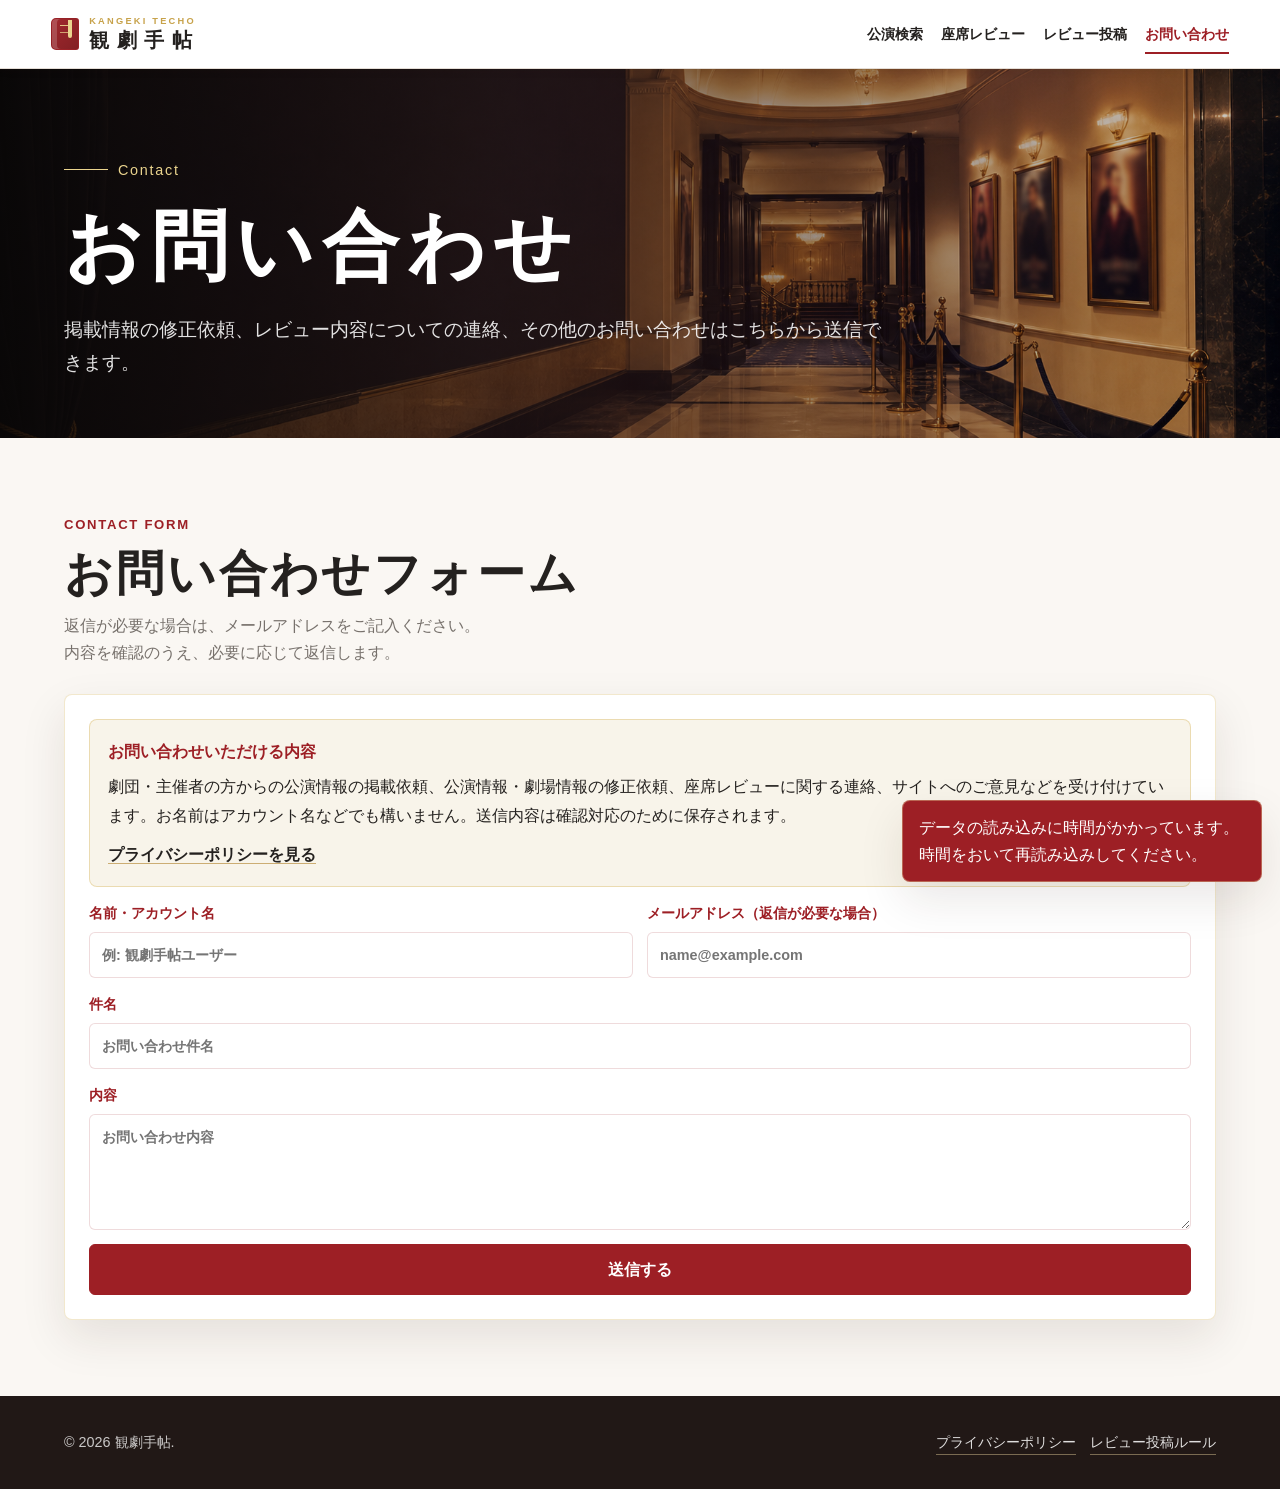
==== commit c76ff1e4: "公開前の本番表記を調整" ====
--- a/contact.html
+++ b/contact.html
@@ -78,7 +78,7 @@
 
   <footer class="site-footer">
     <div class="container footer-content">
-      <span>© 2026 観劇手帖 元レイアウト赤系試作. このページはデザイン確認用です。</span>
+      <span>© 2026 観劇手帖.</span>
       <span class="footer-links"><a href="privacy.html">プライバシーポリシー</a><a href="rules.html">レビュー投稿ルール</a></span>
     </div>
   </footer>
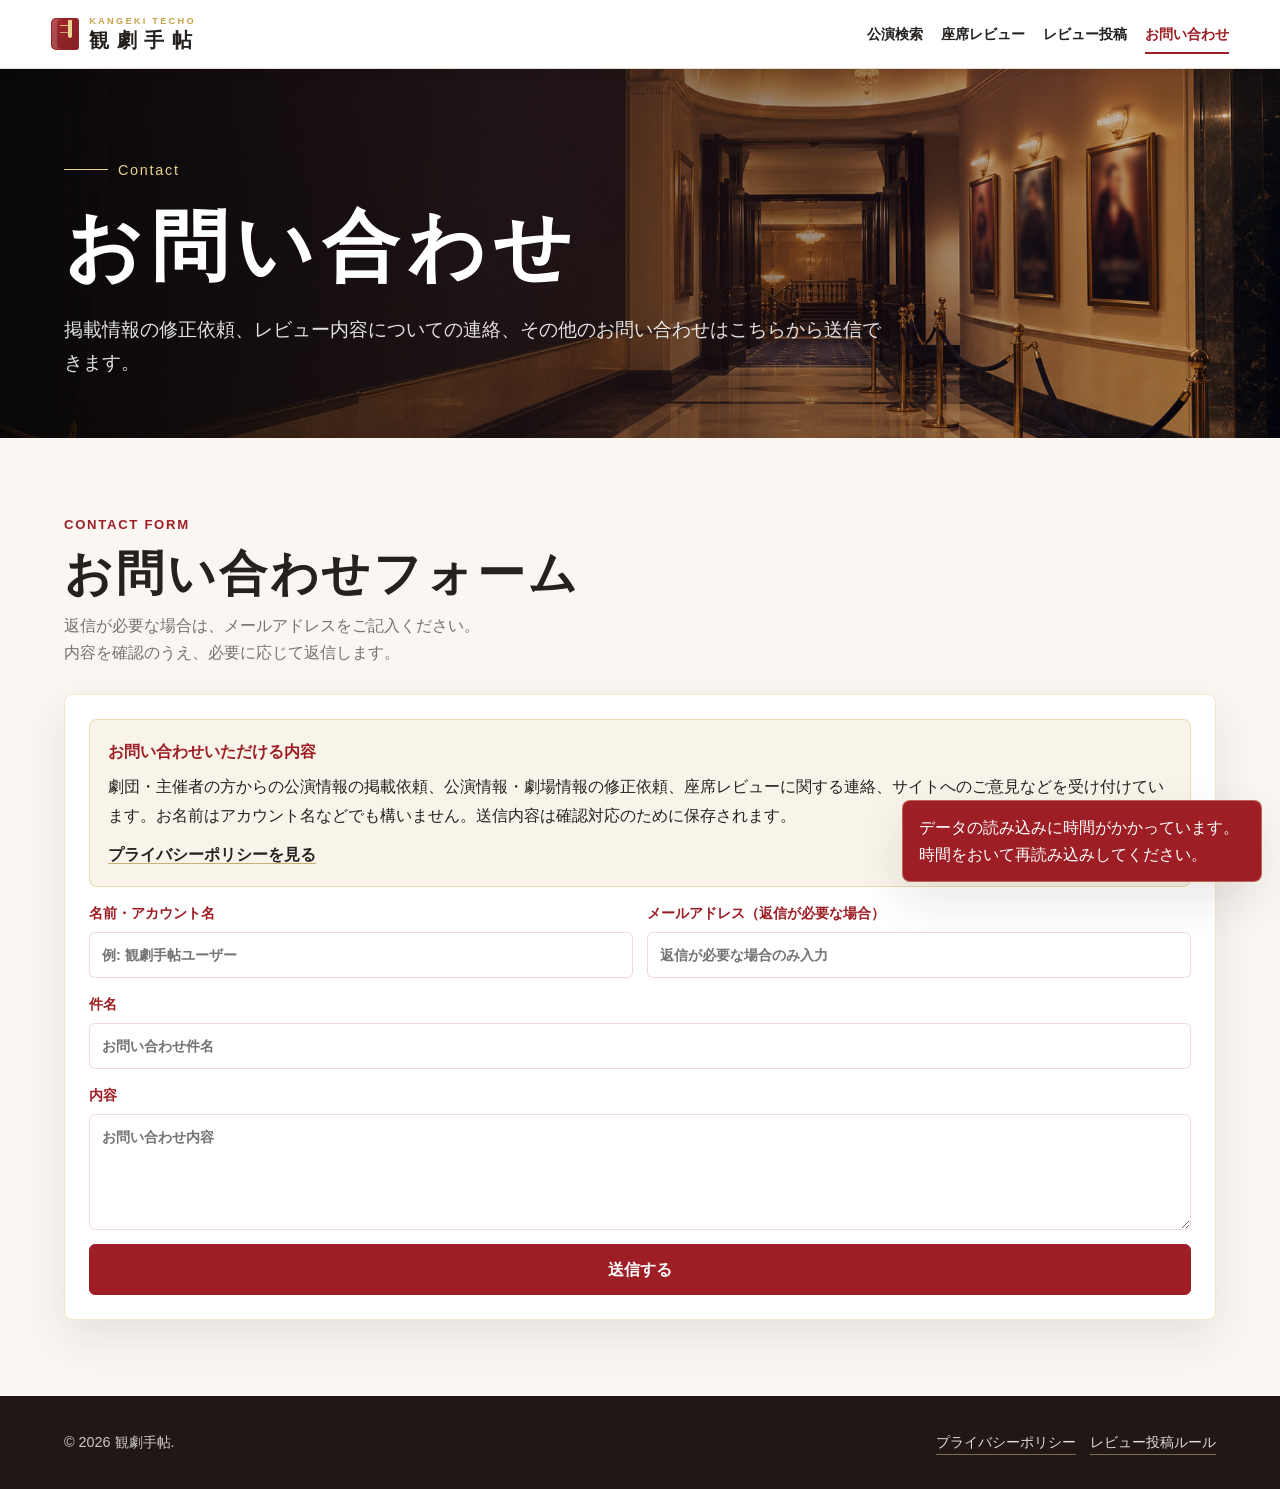
==== commit 5dce3fba: "広告枠と予備データ表示を公開前に停止" ====
--- a/contact.html
+++ b/contact.html
@@ -3,7 +3,7 @@
 <head>
   <meta charset="utf-8">
   <meta name="viewport" content="width=device-width, initial-scale=1">
-  <title>観劇手帖 元レイアウト赤系 | お問い合わせ</title>
+  <title>観劇手帖 | お問い合わせ</title>
   <link rel="stylesheet" href="assets/app.css">
 </head>
 <body>
@@ -59,7 +59,7 @@
             </label>
             <label>
               メールアドレス（返信が必要な場合）
-              <input id="contactEmail" type="email" placeholder="name@example.com">
+              <input id="contactEmail" type="email" placeholder="返信が必要な場合のみ入力">
             </label>
           </div>
           <label>
--- a/assets/app.css
+++ b/assets/app.css
@@ -297,115 +297,6 @@
       align-items: start;
     }
 
-    .compare-label {
-      margin: 0 0 10px;
-      color: var(--navy);
-      font-family: "Hiragino Sans", "Yu Gothic", sans-serif;
-      font-weight: 700;
-    }
-
-    .compare-grid .search-panel {
-      width: 100%;
-    }
-
-    .label-black-demo label {
-      color: var(--ink);
-    }
-
-    .compare-box {
-      padding: 28px;
-      background: var(--paper);
-      border: 1px solid #e6ddd5;
-      border-radius: 8px;
-      box-shadow: 0 12px 26px rgba(52, 32, 24, 0.06);
-    }
-
-    .detail-frame-compare .compare-box {
-      display: grid;
-      gap: 18px;
-      align-content: start;
-    }
-
-    .detail-frame-compare .stats {
-      margin: 0;
-    }
-
-    .detail-frame-compare .reviews {
-      gap: 12px;
-    }
-
-    .strong-frame-demo .stat,
-    .strong-frame-demo .review-item {
-      border-color: rgba(157, 31, 37, 0.36);
-      box-shadow: none;
-    }
-
-    .section-label-red-demo .section-title span {
-      color: var(--navy);
-    }
-
-    .back-link-compare {
-      grid-template-columns: repeat(3, minmax(0, 1fr));
-    }
-
-    .back-link-compare .compare-box {
-      display: grid;
-      gap: 14px;
-      align-content: start;
-      min-height: 150px;
-    }
-
-    .back-link-hover-demo {
-      color: white;
-      background: var(--navy);
-      border-color: var(--navy);
-      box-shadow: 0 10px 24px rgba(0, 0, 0, 0.16);
-    }
-
-    .back-link-black-demo {
-      color: var(--ink);
-      background: var(--paper);
-      border-color: rgba(230, 209, 156, 0.78);
-      box-shadow: 0 10px 24px rgba(0, 0, 0, 0.16);
-    }
-
-    .back-link-black-demo:hover {
-      color: white;
-      background: var(--navy);
-    }
-
-    .brand-compare-grid {
-      grid-template-columns: repeat(2, minmax(0, 1fr));
-    }
-
-    .brand-sample-header {
-      display: flex;
-      align-items: center;
-      justify-content: space-between;
-      gap: 16px;
-      padding: 16px 18px;
-      background: #fff;
-      border: 1px solid #e4ddd6;
-      border-radius: 8px;
-      box-shadow: 0 8px 18px rgba(52, 32, 24, 0.06);
-    }
-
-    .brand-sample-nav {
-      color: var(--muted);
-      font-family: "Hiragino Sans", "Yu Gothic", sans-serif;
-      font-size: 0.82rem;
-      font-weight: 700;
-      white-space: nowrap;
-    }
-
-    .brand-demo {
-      display: inline-flex;
-      align-items: center;
-      color: var(--ink);
-      text-decoration: none;
-      white-space: nowrap;
-    }
-
     .notebook-mark {
       position: relative;
       display: inline-block;
@@ -438,170 +329,6 @@
       height: 18px;
       background: var(--gold-light);
       border-radius: 0 0 3px 3px;
-    }
-
-    .brand-demo-1 {
-      gap: 10px;
-      font-size: 1.34rem;
-      font-weight: 700;
-      letter-spacing: 0.08em;
-    }
-
-    .brand-demo-2 {
-      gap: 10px;
-      line-height: 1.2;
-    }
-
-    .brand-demo-2-text {
-      display: inline-grid;
-      gap: 1px;
-      width: max-content;
-    }
-
-    .brand-demo-2 small {
-      display: block;
-      color: var(--gold);
-      font-family: "Hiragino Sans", "Yu Gothic", sans-serif;
-      font-size: 0.58rem;
-      font-weight: 700;
-      letter-spacing: 0.24em;
-    }
-
-    .brand-demo-2-title {
-      display: flex;
-      justify-content: space-between;
-      width: calc(100% - 1mm);
-      font-size: 1.26rem;
-      font-weight: 700;
-      letter-spacing: 0;
-    }
-
-    .brand-demo-3 {
-      gap: 12px;
-      color: var(--ink);
-      font-size: 1.22rem;
-      font-weight: 700;
-      letter-spacing: 0.08em;
-    }
-
-    .brand-demo-3 .brand-demo-mark {
-      color: var(--navy);
-    }
-
-    .brand-demo-divider {
-      width: 1px;
-      height: 26px;
-      background: rgba(157, 31, 37, 0.42);
-    }
-
-    .brand-demo-4 {
-      gap: 8px;
-      padding: 4px 9px;
-      color: var(--ink);
-      border: 1px solid rgba(157, 31, 37, 0.46);
-      border-radius: 4px;
-      font-size: 1.16rem;
-      font-weight: 700;
-      letter-spacing: 0.08em;
-      box-shadow: inset 3px 0 0 rgba(157, 31, 37, 0.72);
-    }
-
-    .brand-demo-5 {
-      gap: 8px;
-      color: var(--ink);
-      font-size: 1.16rem;
-      font-weight: 700;
-      letter-spacing: 0.08em;
-    }
-
-    .brand-demo-5::before,
-    .brand-demo-5::after {
-      content: "";
-      width: 24px;
-      border-top: 1px dashed rgba(157, 31, 37, 0.55);
-    }
-
-    .performance-card-old-demo .performance-time {
-      grid-column: auto;
-      color: var(--navy);
-    }
-
-    .performance-card-old-demo h3,
-    .performance-card-old-demo .theater-link {
-      color: var(--navy);
-    }
-
-    .performance-card-old-demo .card-data {
-      color: #77716c;
-    }
-
-    .performance-card-old-demo .card-kicker {
-      color: var(--navy);
-    }
-
-    .performance-card-old-demo .pill {
-      color: var(--muted);
-      background: white;
-      border: 1px solid var(--line);
-      border-radius: 999px;
-      box-shadow: none;
-      font-size: 0.82rem;
-      font-weight: 400;
-      letter-spacing: 0;
-    }
-
-    .tag-design-underline .pill-row {
-      gap: 16px;
-    }
-
-    .tag-design-underline .card-kicker,
-    .tag-design-underline .pill {
-      padding: 0;
-      color: var(--ink);
-      background: transparent;
-      border: 0;
-      border-bottom: 2px solid;
-      border-radius: 0;
-      font-size: 0.84rem;
-      font-weight: 700;
-      line-height: 1.4;
-    }
-
-    .tag-design-underline .card-kicker {
-      border-bottom-color: var(--gold);
-    }
-
-    .tag-design-underline .pill {
-      border-bottom-color: var(--navy);
-    }
-
-    .tag-design-modern .pill-row {
-      gap: 6px;
-    }
-
-    .tag-design-modern .card-kicker,
-    .tag-design-modern .pill {
-      min-height: 26px;
-      padding: 4px 9px;
-      border-radius: 4px;
-      font-family: "Hiragino Sans", "Yu Gothic", sans-serif;
-      font-size: 0.76rem;
-      font-weight: 700;
-      letter-spacing: 0.05em;
-      line-height: 1.4;
-    }
-
-    .tag-design-modern .card-kicker {
-      color: var(--ink);
-      background: rgba(185, 145, 66, 0.16);
-      border: 1px solid rgba(185, 145, 66, 0.24);
-    }
-
-    .tag-design-modern .pill {
-      color: var(--ink);
-      background: white;
-      border: 1px solid rgba(157, 31, 37, 0.46);
-      box-shadow: inset 3px 0 0 rgba(157, 31, 37, 0.78);
     }
 
     label {
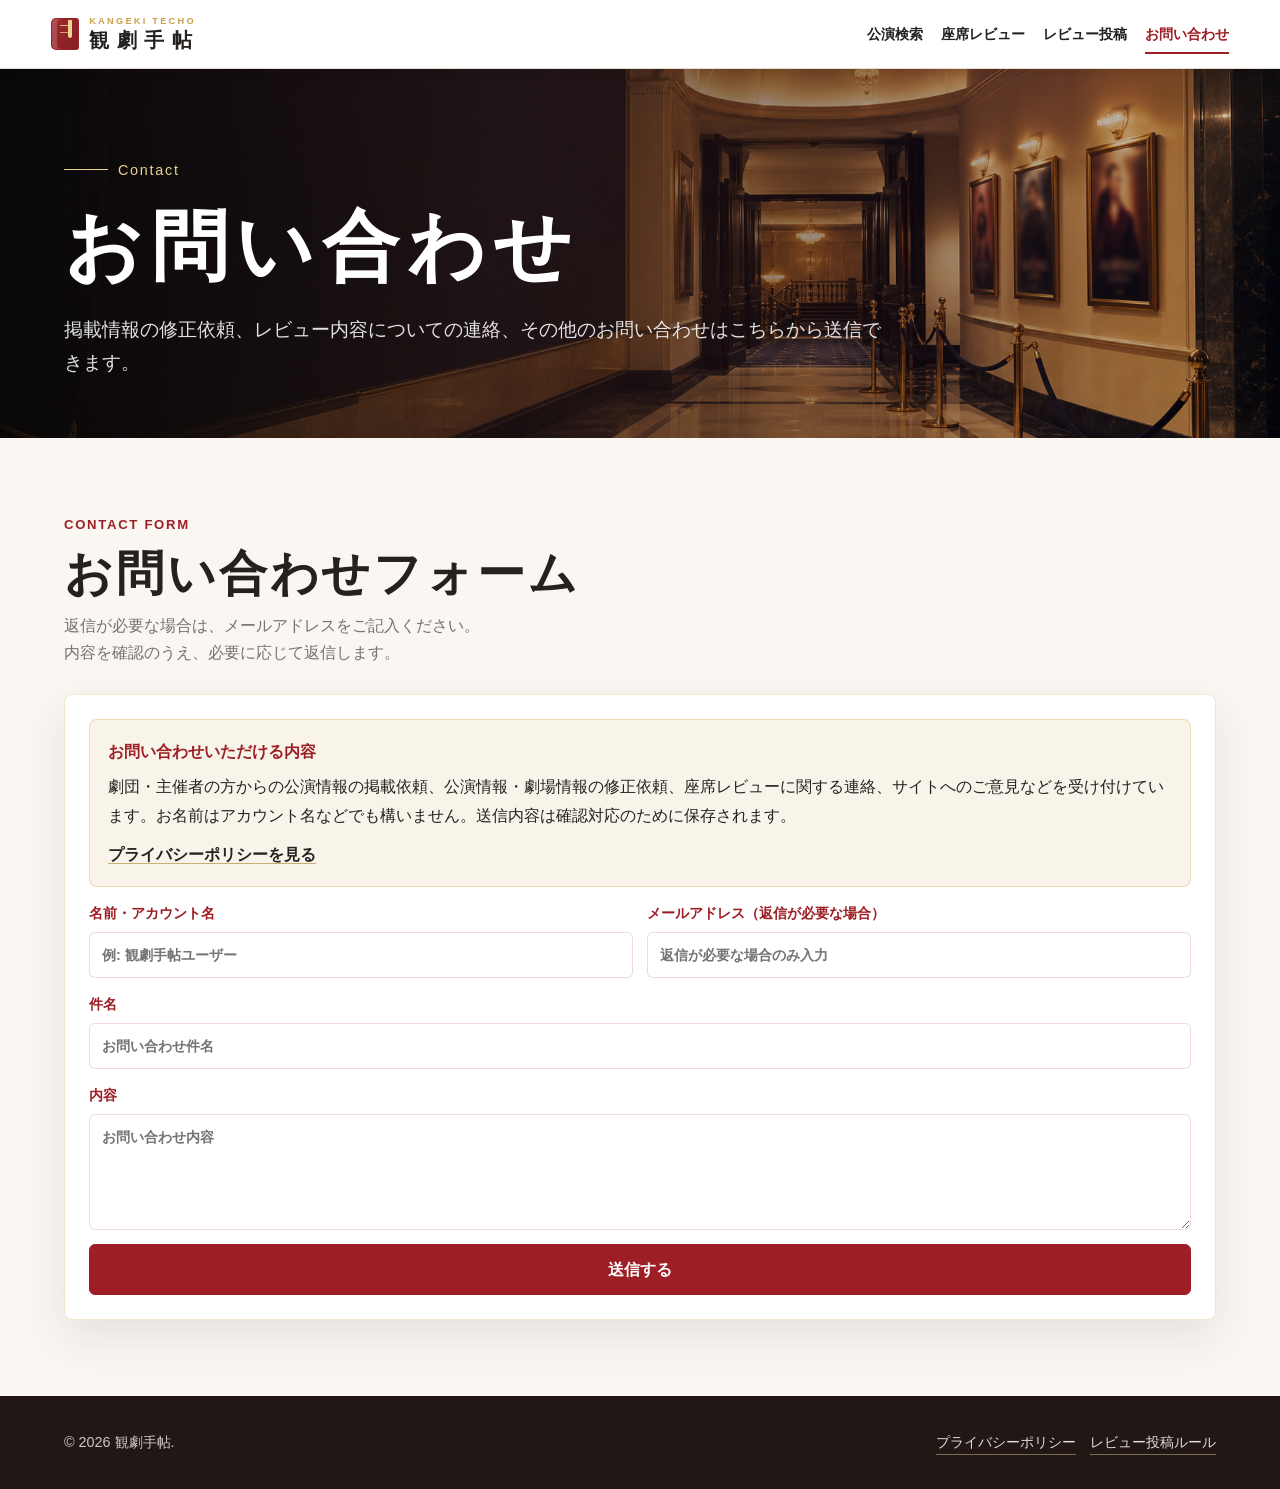
==== commit d5a4eaa7: "GA4計測タグを追加" ====
--- a/contact.html
+++ b/contact.html
@@ -1,6 +1,14 @@
 <!doctype html>
 <html lang="ja">
 <head>
+  <!-- Google tag (gtag.js) -->
+  <script async src="https://www.googletagmanager.com/gtag/js?id=G-6KWC3YMD6E"></script>
+  <script>
+    window.dataLayer = window.dataLayer || [];
+    function gtag(){dataLayer.push(arguments);}
+    gtag('js', new Date());
+    gtag('config', 'G-6KWC3YMD6E');
+  </script>
   <meta charset="utf-8">
   <meta name="viewport" content="width=device-width, initial-scale=1">
   <title>観劇手帖 | お問い合わせ</title>
@@ -86,4 +94,4 @@
   <div class="toast" id="toast" role="status" aria-live="polite"></div>
   <script src="assets/app.js"></script>
 </body>
-</html>
+</html>
--- a/assets/app.css
+++ b/assets/app.css
@@ -188,12 +188,13 @@
 
     .hero {
       position: relative;
+      z-index: 2;
       min-height: 660px;
       display: grid;
       align-items: center;
       padding: 80px clamp(18px, 5vw, 72px);
       color: white;
-      overflow: hidden;
+      overflow: visible;
       background:
         linear-gradient(90deg, rgba(10, 7, 5, 0.86), rgba(42, 20, 16, 0.58) 48%, rgba(10, 7, 5, 0.2)),
         url("theater-lobby.png") center / cover;
@@ -215,8 +216,10 @@
       content: "";
       position: absolute;
       inset: auto 0 0;
+      z-index: 0;
       height: 120px;
       background: linear-gradient(0deg, var(--ivory), transparent);
+      pointer-events: none;
     }
 
     .hero-inner {
@@ -264,6 +267,8 @@
     }
 
     .search-panel {
+      position: relative;
+      z-index: 5;
       width: min(940px, 100%);
       padding: 22px;
       color: var(--ink);
@@ -288,6 +293,14 @@
       grid-template-columns: 1fr 1fr auto;
       gap: 14px;
       align-items: end;
+    }
+
+    .form-grid label {
+      min-width: 0;
+    }
+
+    .hero .form-grid .btn {
+      min-width: 126px;
     }
 
     .compare-grid {
@@ -340,10 +353,25 @@
       font-weight: 700;
     }
 
+    .field {
+      display: grid;
+      gap: 6px;
+      min-width: 0;
+      color: var(--navy);
+      font-family: "Hiragino Sans", "Yu Gothic", sans-serif;
+      font-size: 0.9rem;
+      font-weight: 700;
+    }
+
+    .field-label {
+      display: block;
+    }
+
     input,
     select,
     textarea {
       width: 100%;
+      min-width: 0;
       min-height: 46px;
       padding: 10px 12px;
       color: var(--ink);
@@ -351,6 +379,12 @@
       border: 1px solid var(--line);
       border-radius: 6px;
       outline: none;
+    }
+
+    input[type="date"] {
+      -webkit-appearance: none;
+      appearance: none;
+      max-width: 100%;
     }
 
     textarea {
@@ -387,6 +421,134 @@
       background: var(--navy-soft);
     }
 
+    .btn:disabled,
+    .btn[aria-busy="true"] {
+      cursor: wait;
+      opacity: 0.72;
+    }
+
+    .performance-search-button {
+      min-width: 136px;
+    }
+
+    .region-picker {
+      position: relative;
+      width: 100%;
+      min-width: 0;
+    }
+
+    .region-selected {
+      display: flex;
+      align-items: center;
+      justify-content: space-between;
+      width: 100%;
+      min-height: 46px;
+      padding: 10px 12px;
+      color: var(--ink);
+      background: white;
+      border: 1px solid var(--line);
+      border-radius: 6px;
+      cursor: pointer;
+      font: inherit;
+      font-weight: 700;
+      text-align: left;
+    }
+
+    .region-selected::after {
+      content: "⌄";
+      color: var(--muted);
+      font-family: "Hiragino Sans", "Yu Gothic", sans-serif;
+      font-size: 1rem;
+    }
+
+    .region-picker.open .region-selected {
+      border-color: var(--gold);
+      box-shadow: 0 0 0 3px rgba(185, 145, 66, 0.18);
+    }
+
+    .region-menu {
+      position: absolute;
+      top: calc(100% + 6px);
+      left: 0;
+      z-index: 60;
+      width: 100%;
+      max-height: 360px;
+      overflow: auto;
+      padding: 10px;
+      color: var(--ink);
+      background: rgba(255, 255, 255, 0.98);
+      border: 1px solid var(--line);
+      border-radius: 8px;
+      box-shadow: var(--shadow);
+    }
+
+    .region-menu[hidden] {
+      display: none;
+    }
+
+    .region-option,
+    .region-group summary {
+      width: 100%;
+      min-height: 40px;
+      padding: 8px 10px;
+      color: var(--ink);
+      background: transparent;
+      border: 0;
+      border-radius: 6px;
+      cursor: pointer;
+      font-family: "Hiragino Sans", "Yu Gothic", sans-serif;
+      font-size: 0.94rem;
+      font-weight: 700;
+      text-align: left;
+    }
+
+    .region-option:hover,
+    .region-group summary:hover,
+    .region-option.active {
+      color: var(--navy);
+      background: rgba(157, 31, 37, 0.07);
+    }
+
+    .region-group {
+      border-top: 1px solid rgba(224, 215, 205, 0.75);
+    }
+
+    .region-group:first-of-type {
+      margin-top: 6px;
+    }
+
+    .region-group summary {
+      list-style: none;
+    }
+
+    .region-group summary::-webkit-details-marker {
+      display: none;
+    }
+
+    .region-group summary::after {
+      content: "＋";
+      float: right;
+      color: var(--muted);
+      font-size: 0.88rem;
+    }
+
+    .region-group[open] summary::after {
+      content: "−";
+    }
+
+    .region-options {
+      display: grid;
+      grid-template-columns: repeat(2, minmax(0, 1fr));
+      gap: 4px;
+      padding: 0 0 8px 8px;
+    }
+
+    .region-options .region-option {
+      min-height: 36px;
+      color: var(--ink);
+      font-weight: 600;
+    }
+
     .btn.gold {
       color: white;
       background: var(--navy);
@@ -511,6 +673,63 @@
       align-content: center;
       padding: 22px 20px;
       min-height: 156px;
+    }
+
+    .loading-card {
+      pointer-events: none;
+    }
+
+    .loading-line,
+    .loading-button {
+      display: inline-block;
+      overflow: hidden;
+      position: relative;
+      background: linear-gradient(90deg, #efe8dd 0%, #faf6ef 45%, #efe8dd 90%);
+      background-size: 220% 100%;
+      border-radius: 999px;
+      animation: loading-shimmer 1.1s ease-in-out infinite;
+    }
+
+    .loading-pill {
+      width: 62px;
+      height: 26px;
+    }
+
+    .wide-pill {
+      width: 92px;
+    }
+
+    .title-line {
+      width: min(280px, 70vw);
+      height: 30px;
+      border-radius: 6px;
+    }
+
+    .short-line {
+      width: 76px;
+      height: 24px;
+      border-radius: 6px;
+    }
+
+    .medium-line {
+      width: 160px;
+      height: 18px;
+      border-radius: 6px;
+    }
+
+    .loading-button {
+      width: 112px;
+      height: 46px;
+      border-radius: 6px;
+    }
+
+    @keyframes loading-shimmer {
+      0% {
+        background-position: 120% 0;
+      }
+      100% {
+        background-position: -120% 0;
+      }
     }
 
     .performance-card .pill-row,
@@ -637,8 +856,14 @@
         top: 3mm;
       }
 
-      .theater-card .pc-name-break {
+      .theater-card .pc-name-break,
+      #theaterHeroName .pc-name-break {
         display: initial;
+      }
+
+      .theater-card .mobile-name-space,
+      #theaterHeroName .mobile-name-space {
+        display: none;
       }
     }
 
@@ -703,6 +928,10 @@
       display: none;
     }
 
+    .mobile-name-space {
+      display: inline;
+    }
+
     .theater-card-footer {
       display: flex;
       align-items: baseline;
@@ -834,9 +1063,51 @@
       border-radius: 8px;
     }
 
+    .seat-search-help {
+      grid-column: 1 / -1;
+      margin: 0;
+      color: #4b4742;
+      font-family: "Hiragino Sans", "Yu Gothic", sans-serif;
+      font-size: 0.92rem;
+      font-weight: 600;
+      letter-spacing: 0.01em;
+      line-height: 1.7;
+    }
+
+    .keyword-search {
+      grid-template-columns: minmax(0, 1fr) auto;
+    }
+
+    .keyword-search input {
+      width: 100%;
+      min-height: 45px;
+      padding: 10px 12px;
+      color: var(--ink);
+      background: white;
+      border: 1px solid rgba(157, 31, 37, 0.28);
+      border-radius: 8px;
+      font: inherit;
+    }
+
+    .search-small[hidden],
+    .detail-grid[hidden],
+    .stats[hidden] {
+      display: none !important;
+    }
+
     .reviews {
       display: grid;
       gap: 14px;
+    }
+
+    .load-more-wrap {
+      display: flex;
+      justify-content: center;
+      margin: 18px 0 0;
+    }
+
+    .load-more-button {
+      min-width: 150px;
     }
 
     .bottom-back-link {
@@ -1108,6 +1379,16 @@
       }
     }
 
+    @media (max-width: 1100px) {
+      .hero .form-grid {
+        grid-template-columns: 1fr;
+      }
+
+      .hero .form-grid .btn {
+        width: 100%;
+      }
+    }
+
     @media (max-width: 640px) {
       .site-header {
         align-items: center;
@@ -1152,6 +1433,14 @@
 
       .search-panel {
         padding: 16px;
+      }
+
+      .region-menu {
+        width: 100%;
+      }
+
+      .region-options {
+        grid-template-columns: 1fr;
       }
 
       .card-grid,
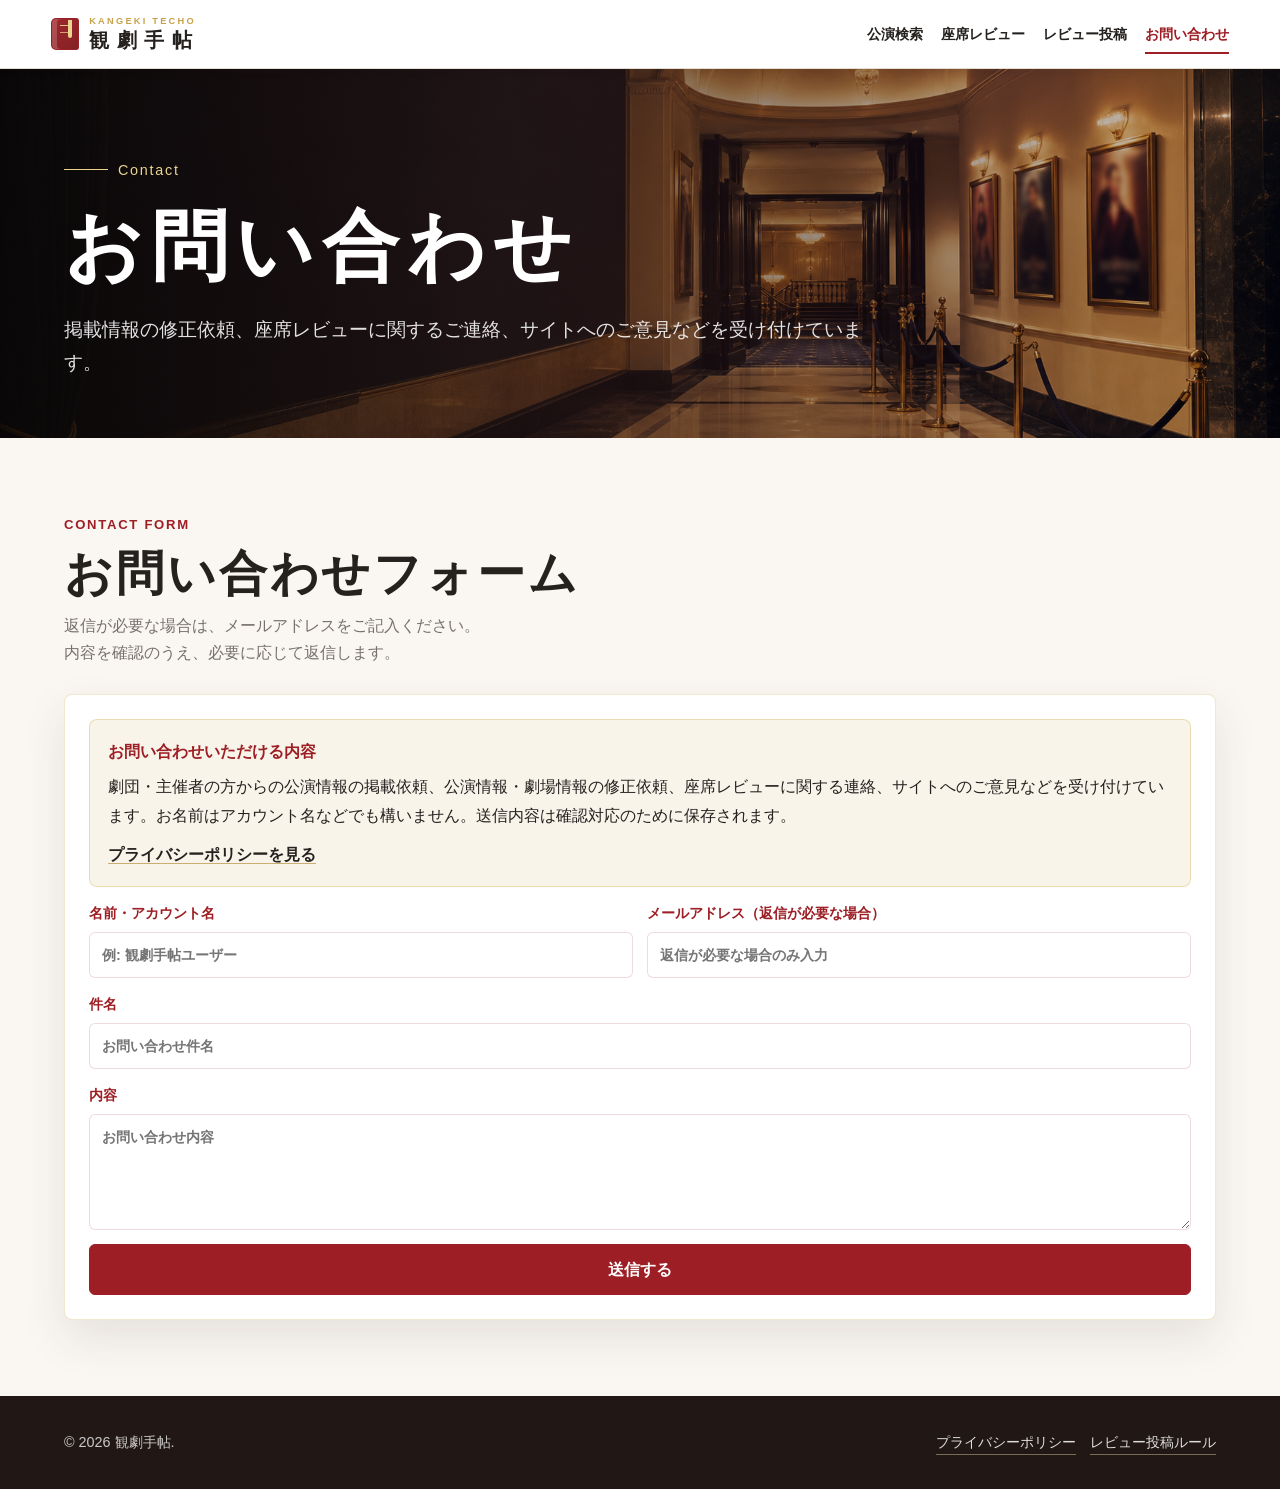
==== commit 04768d1e: "お問い合わせページの紹介文を改善" ====
--- a/contact.html
+++ b/contact.html
@@ -11,7 +11,19 @@
   </script>
   <meta charset="utf-8">
   <meta name="viewport" content="width=device-width, initial-scale=1">
-  <title>観劇手帖 | お問い合わせ</title>
+  <title>公演・劇場情報の掲載依頼・お問い合わせ｜観劇手帖</title>
+  <meta name="description" content="公演情報の掲載依頼、劇場情報や座席レビューの修正依頼、サイトへのご意見などを受け付けています。返信が必要な場合はメールアドレスをご入力ください。">
+  <link rel="canonical" href="https://kangeki-techo.jp/contact.html">
+  <meta name="robots" content="index, follow">
+  <meta property="og:site_name" content="観劇手帖">
+  <meta property="og:type" content="website">
+  <meta property="og:locale" content="ja_JP">
+  <meta property="og:title" content="公演・劇場情報の掲載依頼・お問い合わせ｜観劇手帖">
+  <meta property="og:description" content="観劇手帖へのご意見、公演情報や劇場情報の掲載依頼、内容の修正依頼などを受け付けています。返信が必要な場合はメールアドレスをご記入ください。">
+  <meta property="og:url" content="https://kangeki-techo.jp/contact.html">
+  <meta name="twitter:card" content="summary_large_image">
+  <meta name="twitter:title" content="公演・劇場情報の掲載依頼・お問い合わせ｜観劇手帖">
+  <meta name="twitter:description" content="観劇手帖へのご意見、公演情報や劇場情報の掲載依頼、内容の修正依頼などを受け付けています。返信が必要な場合はメールアドレスをご記入ください。">
   <link rel="stylesheet" href="assets/app.css">
 </head>
 <body>
@@ -40,7 +52,7 @@
     <div class="container">
       <span class="eyebrow">Contact</span>
       <h1>お問い合わせ</h1>
-      <p class="hero-copy">掲載情報の修正依頼、レビュー内容についての連絡、その他のお問い合わせはこちらから送信できます。</p>
+      <p class="hero-copy">掲載情報の修正依頼、座席レビューに関するご連絡、サイトへのご意見などを受け付けています。</p>
     </div>
   </section>
 
--- a/assets/app.css
+++ b/assets/app.css
@@ -936,7 +936,8 @@
       display: flex;
       align-items: baseline;
       justify-content: space-between;
-      gap: 14px;
+      gap: 8px 14px;
+      flex-wrap: wrap;
       align-self: end;
     }
 
@@ -945,6 +946,7 @@
       font-family: "Hiragino Sans", "Yu Gothic", sans-serif;
       font-size: 0.95rem;
       font-weight: 700;
+      white-space: nowrap;
     }
 
     .theater-card-link {
@@ -952,6 +954,7 @@
       font-family: "Hiragino Sans", "Yu Gothic", sans-serif;
       font-size: 0.95rem;
       font-weight: 700;
+      white-space: nowrap;
       text-decoration: underline;
       text-decoration-color: transparent;
       text-underline-offset: 4px;
